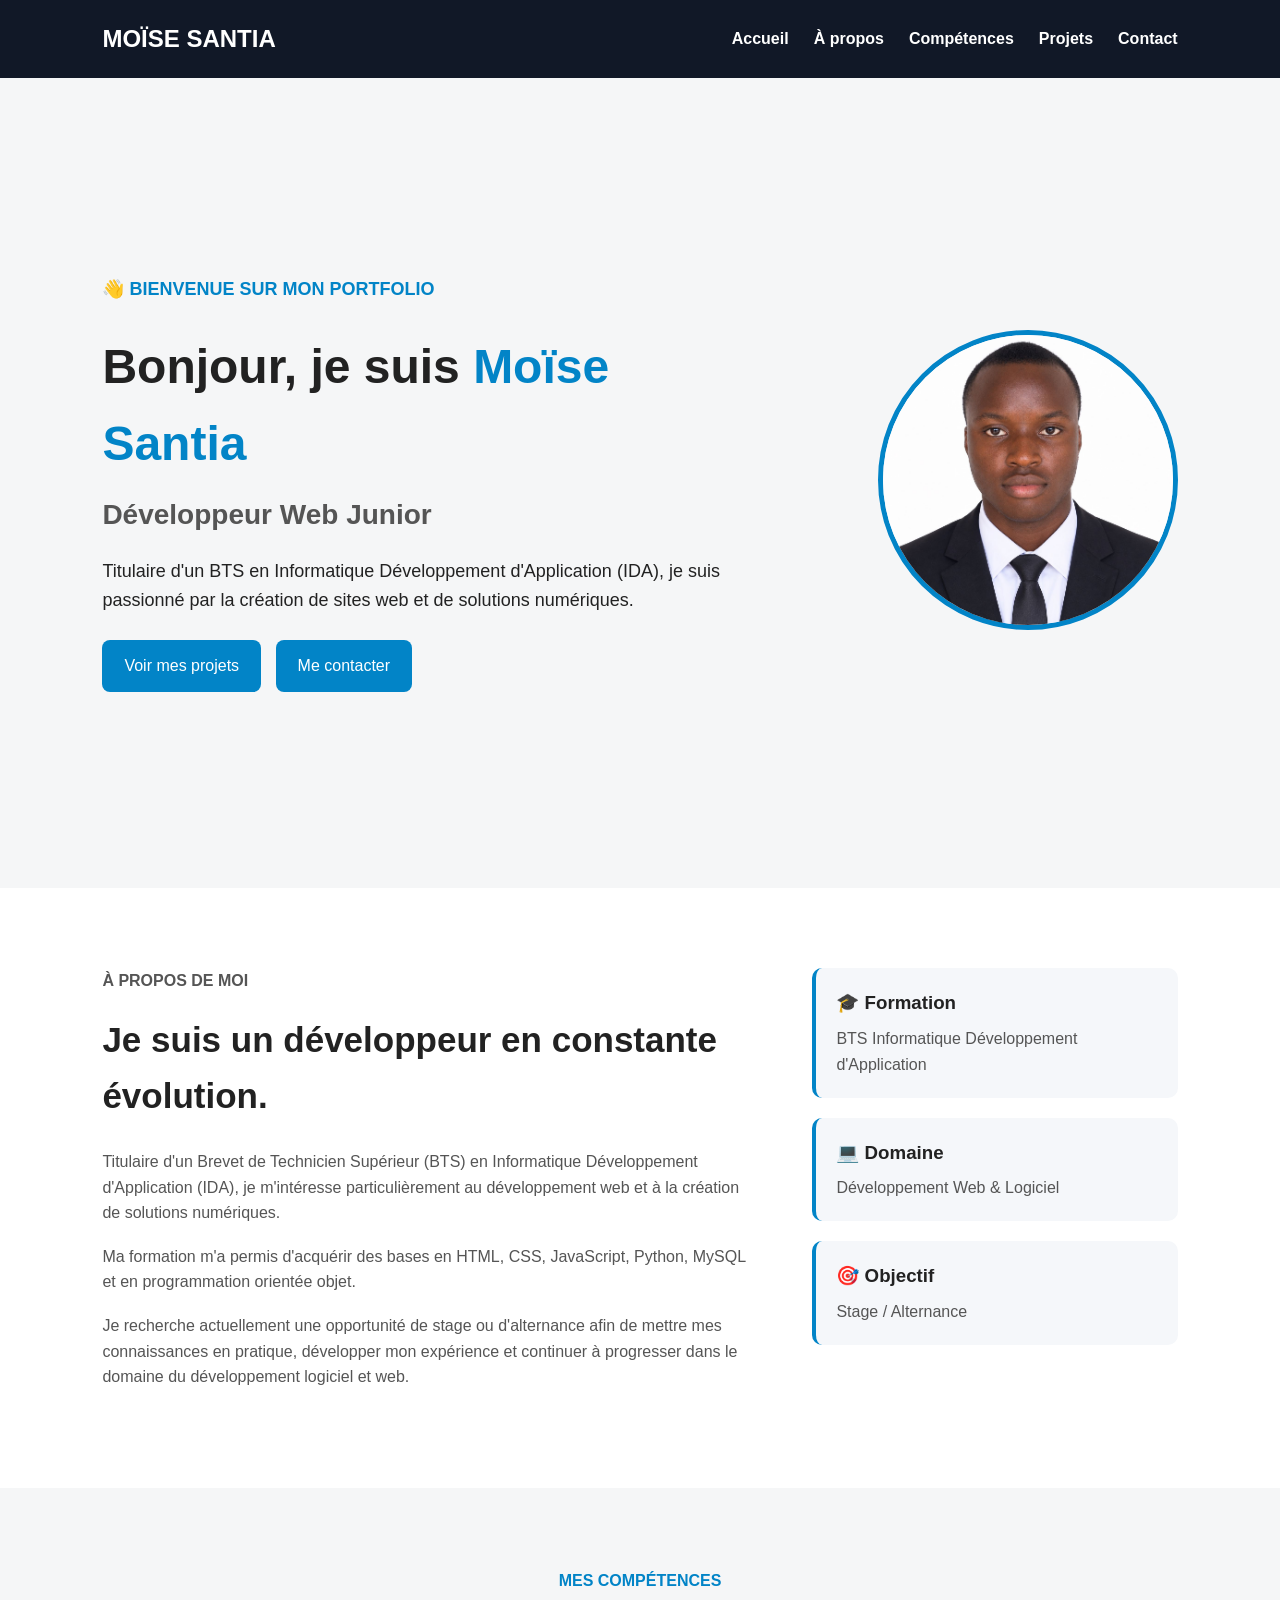
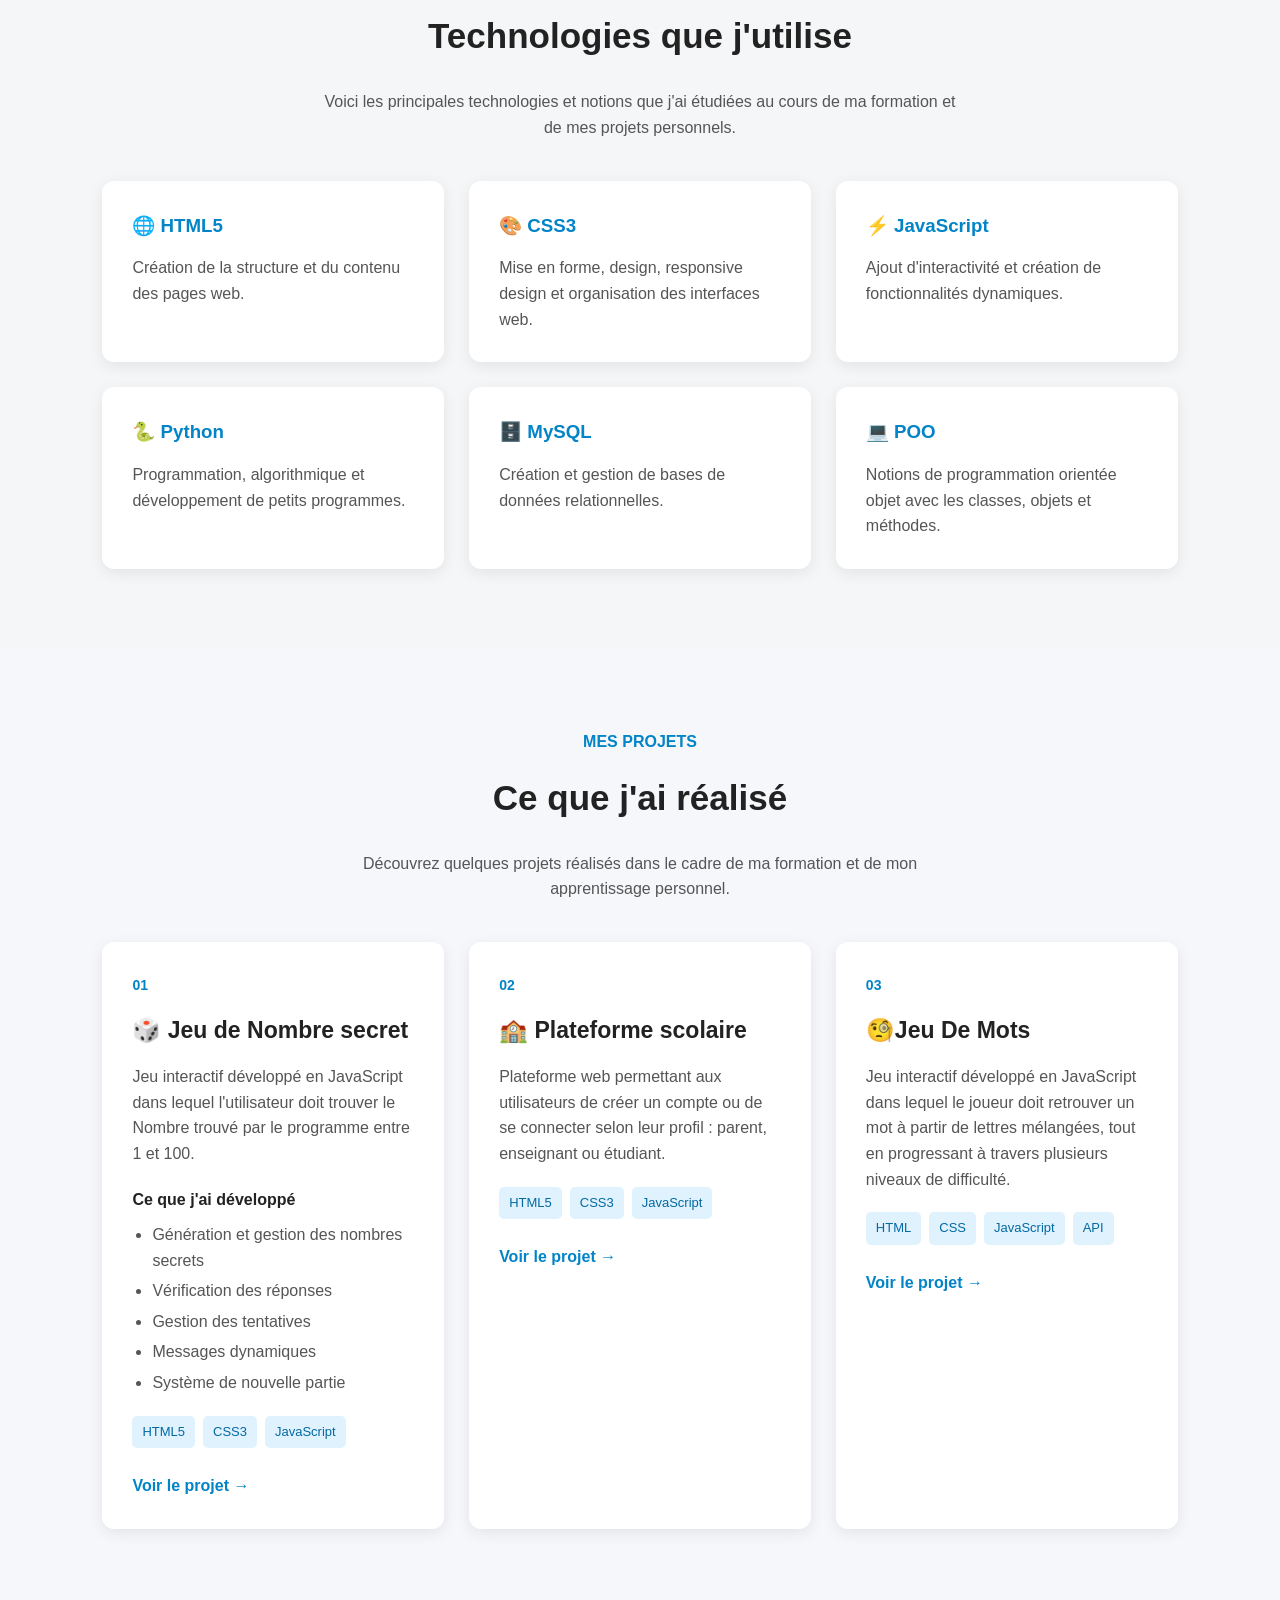
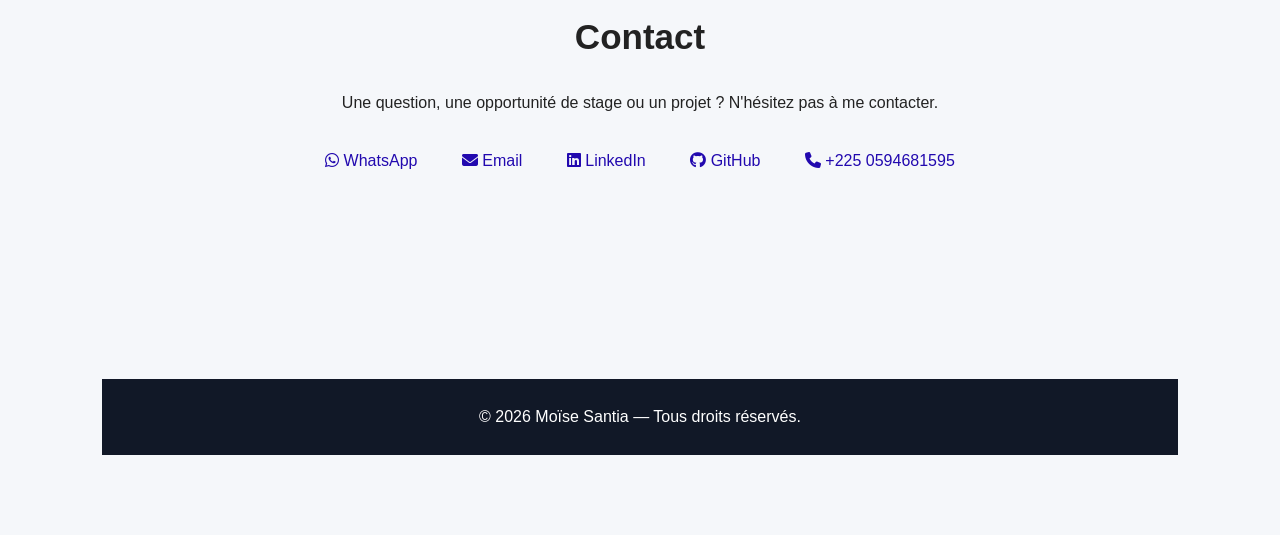
==== index.html @ d497cfb7 "ajout du portfolio" ====
<!DOCTYPE html>
<html lang="fr">

<head>
    <meta charset="UTF-8">
    <meta name="viewport" content="width=device-width, initial-scale=1.0">

    <title>Moïse Santia | Développeur Web Junior</title>

    <link rel="stylesheet" href="style.css">
    <link rel="stylesheet" href="https://cdnjs.cloudflare.com/ajax/libs/font-awesome/6.5.2/css/all.min.css">
</head>

<body>

    <!-- En-tête -->
    <header>
        <nav>
            <h2>MOÏSE SANTIA</h2>

            <ul>
                <li><a href="#accueil">Accueil</a></li>
                <li><a href="#apropos">À propos</a></li>
                <li><a href="#competences">Compétences</a></li>
                <li><a href="#projets">Projets</a></li>
                <li><a href="#contact">Contact</a></li>
            </ul>
        </nav>
    </header>


       

    <section id="accueil">

    <div class="accueil-texte">

        <p class="petit-titre">
            👋 BIENVENUE SUR MON PORTFOLIO
        </p>

        <h1>
            Bonjour, je suis <span>Moïse Santia</span>
        </h1>

        <h2>
            Développeur Web Junior
        </h2>

        <p>
            Titulaire d'un BTS en Informatique Développement
            d'Application (IDA), je suis passionné par la création
            de sites web et de solutions numériques.
        </p>

        <div class="boutons">

            <a href="#projets">
                Voir mes projets
            </a>

            <a href="#contact">
                Me contacter
            </a>

        </div>

    </div>


    <div class="accueil-photo">

        <img src="image/profil.jpg" alt="Photo de Moïse Santia">

    </div>

</section>


   

    <section id="apropos">

    <div class="apropos-contenu">

        <div class="apropos-texte">

            <p class="petit-titre">À PROPOS DE MOI</p>

            <h2>
                Je suis un développeur en constante évolution.
            </h2>

            <p>
                Titulaire d'un Brevet de Technicien Supérieur (BTS)
                en Informatique Développement d'Application (IDA),
                je m'intéresse particulièrement au développement web
                et à la création de solutions numériques.
            </p>

            <p>
                Ma formation m'a permis d'acquérir des bases en
                HTML, CSS, JavaScript, Python, MySQL et en
                programmation orientée objet.
            </p>

            <p>
                Je recherche actuellement une opportunité de stage
                ou d'alternance afin de mettre mes connaissances
                en pratique, développer mon expérience et continuer
                à progresser dans le domaine du développement logiciel
                et web.
            </p>

        </div>


        <div class="apropos-infos">

            <div class="info">
                <h3>🎓 Formation</h3>
                <p>BTS Informatique Développement d'Application</p>
            </div>

            <div class="info">
                <h3>💻 Domaine</h3>
                <p>Développement Web & Logiciel</p>
            </div>

            <div class="info">
                <h3>🎯 Objectif</h3>
                <p>Stage / Alternance</p>
            </div>

        </div>

    </div>

  </section>

 <section id="competences">

    <p class="petit-titre">MES COMPÉTENCES</p>

    <h2>Technologies que j'utilise</h2>

    <p class="competences-intro">
        Voici les principales technologies et notions que j'ai
        étudiées au cours de ma formation et de mes projets personnels.
    </p>

    <div class="competences-container">

        <div class="competence-card">
            <h3>🌐 HTML5</h3>
            <p>
                Création de la structure et du contenu
                des pages web.
            </p>
        </div>

        <div class="competence-card">
            <h3>🎨 CSS3</h3>
            <p>
                Mise en forme, design, responsive design
                et organisation des interfaces web.
            </p>
        </div>

        <div class="competence-card">
            <h3>⚡ JavaScript</h3>
            <p>
                Ajout d'interactivité et création
                de fonctionnalités dynamiques.
            </p>
        </div>

        <div class="competence-card">
            <h3>🐍 Python</h3>
            <p>
                Programmation, algorithmique et
                développement de petits programmes.
            </p>
        </div>

        <div class="competence-card">
            <h3>🗄️ MySQL</h3>
            <p>
                Création et gestion de bases de données
                relationnelles.
            </p>
        </div>

        <div class="competence-card">
            <h3>💻 POO</h3>
            <p>
                Notions de programmation orientée objet
                avec les classes, objets et méthodes.
            </p>
        </div>

    </div>

  </section>


   

    <section id="projets">

    <p class="petit-titre">MES PROJETS</p>

    <h2>Ce que j'ai réalisé</h2>

    <p class="projets-intro">
        Découvrez quelques projets réalisés dans le cadre de ma
        formation et de mon apprentissage personnel.
    </p>


    <div class="projets-container">



        <!-- PROJET 1 -->
<div class="projet-card">

    <div class="projet-contenu">

        <span class="projet-numero">01</span>

        <h3>🎲 Jeu de Nombre secret</h3>

        <p>
            Jeu interactif développé en JavaScript dans lequel
            l'utilisateur doit trouver le  Nombre trouvé par le programme entre 1 et 100.
        </p>

        <h4>Ce que j'ai développé</h4>

        <ul class="projet-fonctionnalites">
            <li>Génération et gestion des nombres secrets</li>
            <li>Vérification des réponses</li>
            <li>Gestion des tentatives</li>
            <li>Messages dynamiques</li>
            <li>Système de nouvelle partie</li>
        </ul>

        <div class="technologies">
            <span>HTML5</span>
            <span>CSS3</span>
            <span>JavaScript</span>
        </div>

        <a href="projet/nombre_secret/index.html" class="projet-lien">
            Voir le projet →
        </a>

    </div>

</div>
        <!-- PROJET 2 -->

        <div class="projet-card">

            <div class="projet-contenu">

                <span class="projet-numero">02</span>

                <h3>🏫 Plateforme scolaire</h3>

                <p>
                    Plateforme web permettant aux utilisateurs de
                    créer un compte ou de se connecter selon leur profil :
                    parent, enseignant ou étudiant.
                </p>

                <div class="technologies">
                    <span>HTML5</span>
                    <span>CSS3</span>
                    <span>JavaScript</span>
                </div>

                <a href="projet/plateforme%20scolaire/index.html" class="projet-lien">
                    Voir le projet →
                </a>

            </div>

        </div>


        <!-- PROJET 3 -->

        <div class="projet-card">

            <div class="projet-contenu">

                <span class="projet-numero">03</span>

                <h3>🧐Jeu De Mots </h3>

                <p>
                    Jeu interactif développé en JavaScript dans lequel le joueur doit retrouver un mot à partir de lettres mélangées, tout en progressant à travers plusieurs niveaux de difficulté.
            
                </p>

                <div class="technologies">
                    <span>HTML</span>
                    <span>CSS</span>
                    <span>JavaScript</span>
                    <span>API</span>
                </div>

                <a href="projet/jeu_de_mots/index.html" class="projet-lien">
                    Voir le projet →
                </a>

            </div>

        </div>

    </div>




    <!-- Contact -->

    <section id="contact">

            <h2>Contact</h2>

            <p>
                Une question, une opportunité de stage ou un projet ?
                N'hésitez pas à me contacter.
            </p>

            <div class="contact-infos">
                  
                    <a href="https://wa.me/2250594681595" target="_blank">
                        <i class="fa-brands fa-whatsapp"></i> WhatsApp
                    </a>
                
                    
                    <a href="mailto:moisesantia80@gmail.com">
                        <i class="fa-solid fa-envelope"></i> Email

                    </a>
            
                
                    
                    <a href="https://www.linkedin.com/in/santia-yao-bernabe-moise-kouassi-8658a2433" target="_blank">
                      <i class="fa-brands fa-linkedin"></i> LinkedIn
                   </a>
                

                
                    
                    <a href="https://github.com/moisesantia80-dev" target="_blank">
                       <i class="fa-brands fa-github"></i> GitHub

                    </a>
                     
                    <a href="tel:+2250594681595">
                       <i class="fa-solid fa-phone"></i>
                        +225 0594681595
                    </a>
                    
                   

            </div>
    </section>


    


    <!-- Pied de page -->
    <footer>

        <p>
            © 2026 Moïse Santia — Tous droits réservés.
        </p>

    </footer>


    <script src="script.js"></script>

</body>

</html>
---- style.css ----
/* =========================
   STYLE GÉNÉRAL
========================= */

* {
    margin: 0;
    padding: 0;
    box-sizing: border-box;
}

html {
    scroll-behavior: smooth;
}

body {
    font-family: Arial, sans-serif;
    line-height: 1.6;
    background-color: #f5f6f7;
    color: #222; 
}


/* =========================
   MENU
========================= */

header {
    background-color: #111827;
    padding: 20px 8%;
    position: sticky;
    top: 0;
    z-index: 1000;
}

nav {
    display: flex;
    justify-content: space-between;
    align-items: center;
}

nav h2 {
    color: white;
}

nav ul {
    display: flex;
    list-style: none;
    gap: 25px;
}

nav a {
    color: white;
    text-decoration: none;
    font-weight: bold;
}

nav a:hover {
    color: #38bdf8;
}


/* =========================
   SECTIONS
========================= */

section {
    padding: 80px 8%;
    min-height: 50vh;
}




/* =========================
   TITRES
========================= */

section h2 {
    font-size: 35px;
    margin-bottom: 25px;
}




/* =========================
   PROJETS
========================= */

#projets {
    background-color: #f5f7fa;
    text-align: center;
}

.projets-intro {
    max-width: 650px;
    margin: 0 auto 40px;
    color: #555;
}

.projets-container {
    display: grid;
    grid-template-columns: repeat(3, 1fr);
    gap: 25px;
    text-align: left;
}

.projet-card {
    background-color: white;
    border-radius: 12px;
    padding: 30px;
    box-shadow: 0 4px 15px rgba(0, 0, 0, 0.08);
    transition: 0.3s;
}

.projet-card:hover {
    transform: translateY(-8px);
}

.projet-numero {
    font-size: 14px;
    font-weight: bold;
    color: #0284c7;
}

.projet-card h3 {
    font-size: 23px;
    margin: 15px 0;
}

.projet-card p {
    color: #555;
    margin-bottom: 20px;
}

.technologies {
    display: flex;
    flex-wrap: wrap;
    gap: 8px;
    margin-bottom: 25px;
}

.technologies span {
    background-color: #e0f2fe;
    color: #0369a1;
    padding: 6px 10px;
    border-radius: 5px;
    font-size: 13px;
}

.projet-lien {
    color: #0284c7;
    text-decoration: none;
    font-weight: bold;
}

.projet-lien:hover {
    text-decoration: underline;
}


/* MOBILE */

@media (max-width: 768px) {

    .projets-container {
        grid-template-columns: 1fr;
    }

}


/* =========================
   CONTACT
========================= */

#contact {
    text-align: center;
}

#contact a {
    display: inline-block;
    margin-top: 20px;
    /* background-color: hsl(192, 91%, 66%); */
    color: rgb(34, 9, 175);
    padding: 12px 20px;
    border-radius: 8px;
    text-decoration: none;
}


/* =========================
   FOOTER
========================= */

footer {
    background-color: #111827;
    color: white;
    text-align: center;
    padding: 25px;
}


/* =========================
   RESPONSIVE
========================= */

@media (max-width: 768px) {

    nav {
        flex-direction: column;
        gap: 15px;
    }

    nav ul {
        flex-wrap: wrap;
        justify-content: center;
    }

    #accueil h1 {
        font-size: 35px;
    }

    #accueil h2 {
        font-size: 24px;
    }

}


/* =========================
    ACCUEIL
========================= */

#accueil {
    min-height: 90vh;
    display: flex;
    justify-content: space-between;
    align-items: center;
    gap: 50px;
}

.accueil-texte {
    max-width: 650px;
}

.petit-titre {
    color: #0284c7;
    font-weight: bold;
    margin-bottom: 15px;
}

.accueil-texte h1 {
    font-size: 48px;
    margin-bottom: 10px;
}

.accueil-texte h1 span {
    color: #0284c7;
}

.accueil-texte h2 {
    color: #555;
    font-size: 28px;
    margin-bottom: 20px;
}

.accueil-texte p {
    font-size: 18px;
    margin-bottom: 25px;
}

.boutons a {
    display: inline-block;
    background-color: #0284c7;
    color: white;
    text-decoration: none;
    padding: 13px 22px;
    margin-right: 10px;
    border-radius: 8px;
    transition: 0.3s;
}

.boutons a:hover {
    background-color: #0369a1;
    transform: translateY(-3px);
}


/* PHOTO */

.accueil-photo img {
    width: 300px;
    height: 300px;
    object-fit: cover;
    border-radius: 50%;
    border: 5px solid #0284c7;
}




/* =========================
   À PROPOS
========================= */

#apropos {
    background-color: white;
}

.apropos-contenu {
    display: flex;
    justify-content: space-between;
    align-items: flex-start;
    gap: 60px;
}

.apropos-texte {
    max-width: 650px;
}

.apropos-texte h2 {
    font-size: 35px;
    margin-bottom: 25px;
}

.apropos-texte p {
    margin-bottom: 18px;
    color: #555;
}

.apropos-infos {
    display: flex;
    flex-direction: column;
    gap: 20px;
    min-width: 280px;
}

.info {
    background-color: #f5f7fa;
    padding: 20px;
    border-radius: 10px;
    border-left: 4px solid #0284c7;
}

.info h3 {
    margin-bottom: 8px;
}

.info p {
    color: #555;
}


/* MOBILE */

@media (max-width: 768px) {

    .apropos-contenu {
        flex-direction: column;
    }

    .apropos-texte h2 {
        font-size: 28px;
    }

    .apropos-infos {
        width: 100%;
    }

}

/* =========================
   COMPÉTENCES
========================= */

#competences {
    text-align: center;
}

.competences-intro {
    max-width: 650px;
    margin: 0 auto 40px;
    color: #555;
}

.competences-container {
    display: grid;
    grid-template-columns: repeat(3, 1fr);
    gap: 25px;
}

.competence-card {
    background-color: white;
    padding: 30px;
    border-radius: 12px;
    text-align: left;
    box-shadow: 0 4px 15px rgba(0, 0, 0, 0.08);

    transition: 0.3s;
}

.competence-card:hover {
    transform: translateY(-8px);
}

.competence-card h3 {
    margin-bottom: 15px;
    color: #0284c7;
}

.competence-card p {
    color: #555;
}


/* MOBILE */

@media (max-width: 768px) {

    .competences-container {
        grid-template-columns: 1fr;
    }

}

/* FONCTIONNALITÉS DU PROJET */

.projet-card h4 {
    margin-bottom: 10px;
}

.projet-fonctionnalites {
    margin-left: 20px;
    margin-bottom: 20px;
    color: #555;
}

.projet-fonctionnalites li {
    margin-bottom: 5px;
}
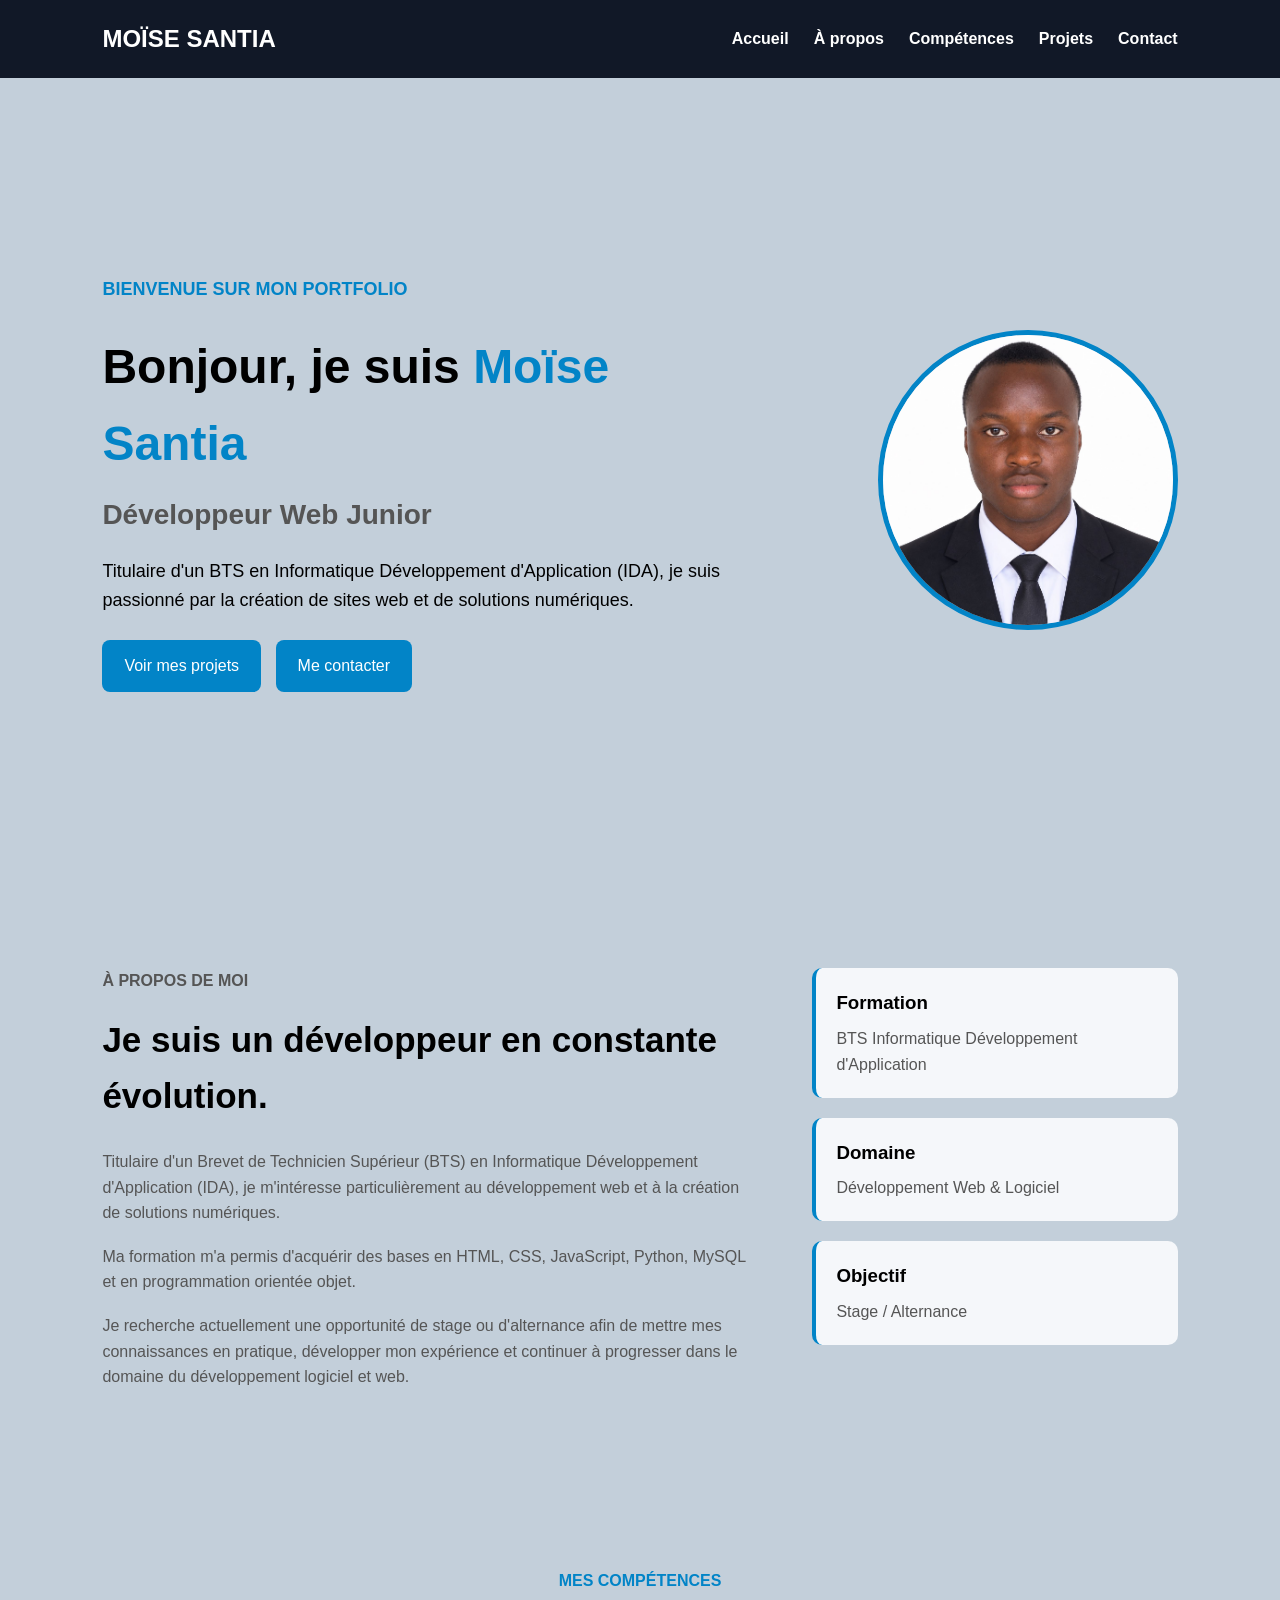
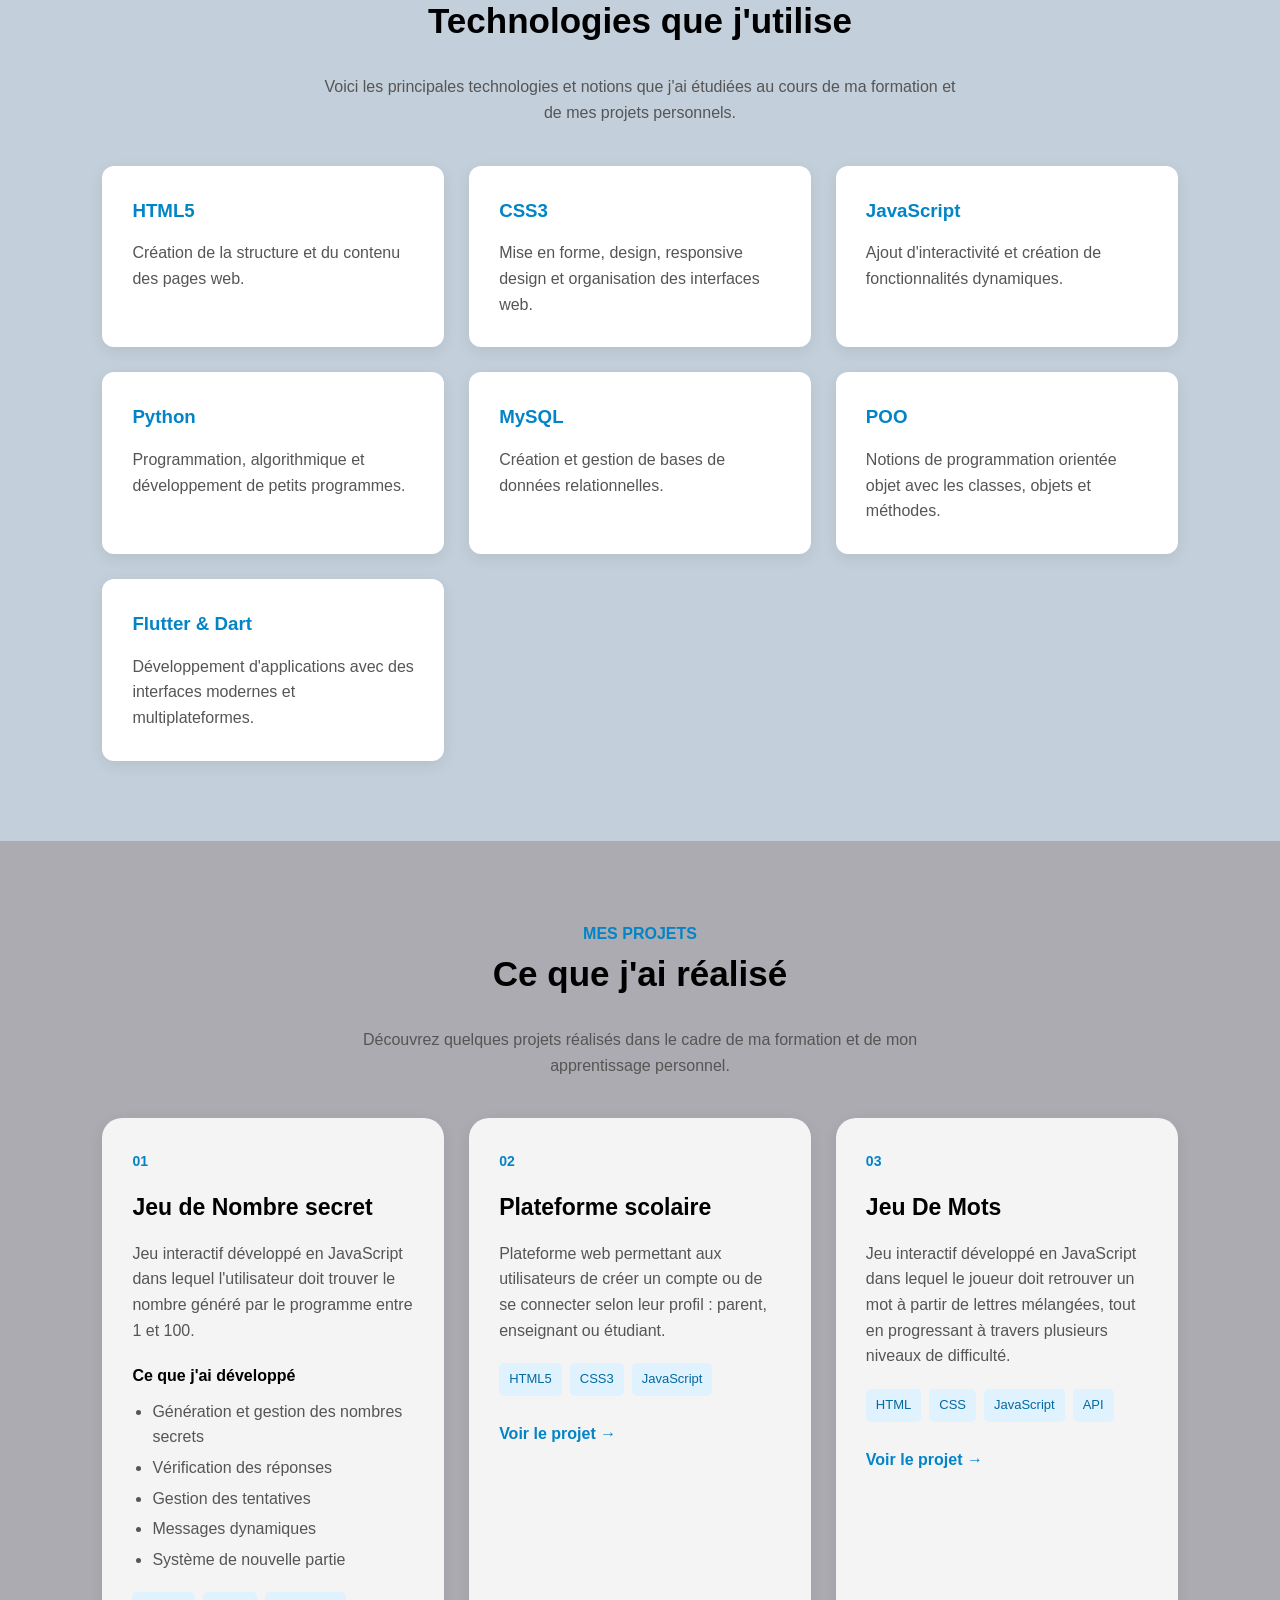
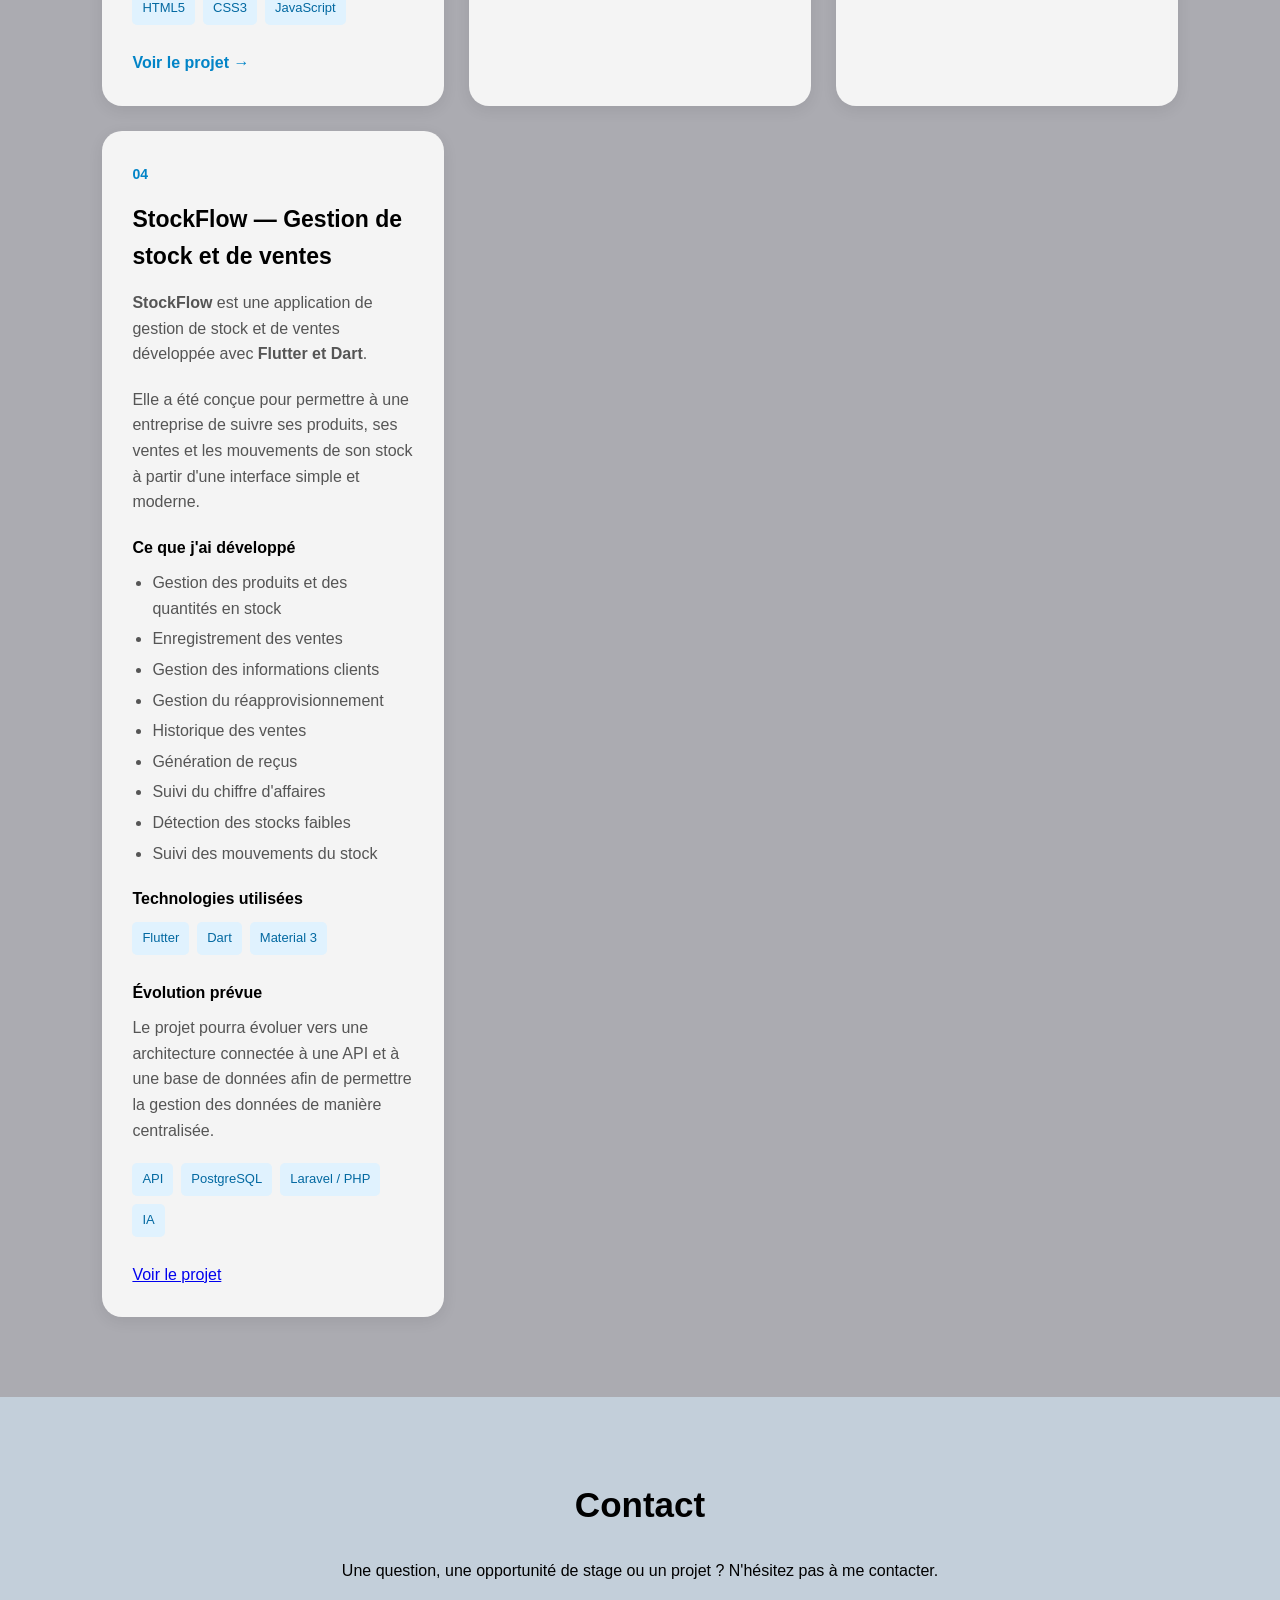
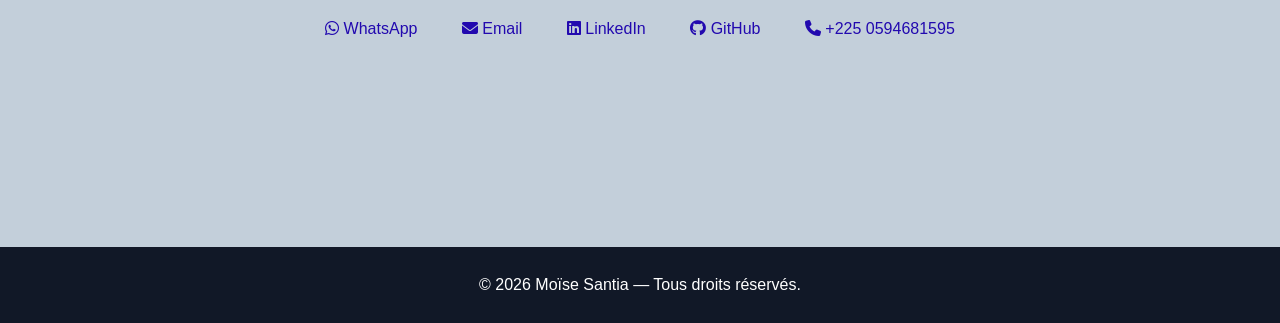
==== commit a84ba8fc: "Mise à jour du portfolio et ajout de StockFlow" ====
--- a/index.html
+++ b/index.html
@@ -1,3 +1,4 @@
+
 <!DOCTYPE html>
 <html lang="fr">
 
@@ -29,354 +30,448 @@
     </header>
 
 
-       
-
+    <!-- ACCUEIL -->
     <section id="accueil">
 
-    <div class="accueil-texte">
-
-        <p class="petit-titre">
-            👋 BIENVENUE SUR MON PORTFOLIO
+        <div class="accueil-texte">
+
+            <p class="petit-titre">
+                 BIENVENUE SUR MON PORTFOLIO
+            </p>
+
+            <h1>
+                Bonjour, je suis <span>Moïse Santia</span>
+            </h1>
+
+            <h2>
+                Développeur Web Junior
+            </h2>
+
+            <p>
+                Titulaire d'un BTS en Informatique Développement
+                d'Application (IDA), je suis passionné par la création
+                de sites web et de solutions numériques.
+            </p>
+
+            <div class="boutons">
+
+                <a href="#projets">
+                    Voir mes projets
+                </a>
+
+                <a href="#contact">
+                    Me contacter
+                </a>
+
+            </div>
+
+        </div>
+
+
+        <div class="accueil-photo">
+
+            <img src="image/profil.jpg" alt="Photo de Moïse Santia">
+
+        </div>
+
+    </section>
+
+
+    <!-- À PROPOS -->
+    <section id="apropos">
+
+        <div class="apropos-contenu">
+
+            <div class="apropos-texte">
+
+                <p class="petit-titre">À PROPOS DE MOI</p>
+
+                <h2>
+                    Je suis un développeur en constante évolution.
+                </h2>
+
+                <p>
+                    Titulaire d'un Brevet de Technicien Supérieur (BTS)
+                    en Informatique Développement d'Application (IDA),
+                    je m'intéresse particulièrement au développement web
+                    et à la création de solutions numériques.
+                </p>
+
+                <p>
+                    Ma formation m'a permis d'acquérir des bases en
+                    HTML, CSS, JavaScript, Python, MySQL et en
+                    programmation orientée objet.
+                </p>
+
+                <p>
+                    Je recherche actuellement une opportunité de stage
+                    ou d'alternance afin de mettre mes connaissances
+                    en pratique, développer mon expérience et continuer
+                    à progresser dans le domaine du développement logiciel
+                    et web.
+                </p>
+
+            </div>
+
+
+            <div class="apropos-infos">
+
+                <div class="info">
+                    <h3> Formation</h3>
+                    <p>BTS Informatique Développement d'Application</p>
+                </div>
+
+                <div class="info">
+                    <h3>Domaine</h3>
+                    <p>Développement Web & Logiciel</p>
+                </div>
+
+                <div class="info">
+                    <h3>Objectif</h3>
+                    <p>Stage / Alternance</p>
+                </div>
+
+            </div>
+
+        </div>
+
+    </section>
+
+
+    <!-- COMPÉTENCES -->
+    <section id="competences">
+
+        <p class="petit-titre">MES COMPÉTENCES</p>
+
+        <h2>Technologies que j'utilise</h2>
+
+        <p class="competences-intro">
+            Voici les principales technologies et notions que j'ai
+            étudiées au cours de ma formation et de mes projets personnels.
         </p>
 
-        <h1>
-            Bonjour, je suis <span>Moïse Santia</span>
-        </h1>
-
-        <h2>
-            Développeur Web Junior
-        </h2>
+        <div class="competences-container">
+
+            <div class="competence-card">
+                <h3> HTML5</h3>
+                <p>
+                    Création de la structure et du contenu
+                    des pages web.
+                </p>
+            </div>
+
+            <div class="competence-card">
+                <h3> CSS3</h3>
+                <p>
+                    Mise en forme, design, responsive design
+                    et organisation des interfaces web.
+                </p>
+            </div>
+
+            <div class="competence-card">
+                <h3> JavaScript</h3>
+                <p>
+                    Ajout d'interactivité et création
+                    de fonctionnalités dynamiques.
+                </p>
+            </div>
+
+            <div class="competence-card">
+                <h3>Python</h3>
+                <p>
+                    Programmation, algorithmique et
+                    développement de petits programmes.
+                </p>
+            </div>
+
+            <div class="competence-card">
+                <h3> MySQL</h3>
+                <p>
+                    Création et gestion de bases de données
+                    relationnelles.
+                </p>
+            </div>
+
+            <div class="competence-card">
+                <h3> POO</h3>
+                <p>
+                    Notions de programmation orientée objet
+                    avec les classes, objets et méthodes.
+                </p>
+            </div>
+
+            <div class="competence-card">
+                <h3> Flutter & Dart</h3>
+                <p>
+                    Développement d'applications avec des
+                    interfaces modernes et multiplateformes.
+                </p>
+            </div>
+
+        </div>
+
+    </section>
+
+
+    <!-- PROJETS -->
+    <section id="projets">
+
+        <p class="petit-titre">MES PROJETS</p>
+
+        <h2>Ce que j'ai réalisé</h2>
+
+        <p class="projets-intro">
+            Découvrez quelques projets réalisés dans le cadre de ma
+            formation et de mon apprentissage personnel.
+        </p>
+
+
+        <div class="projets-container">
+
+
+            <!-- PROJET 1 -->
+            <div class="projet-card">
+
+                <div class="projet-contenu">
+
+                    <span class="projet-numero">01</span>
+
+                    <h3> Jeu de Nombre secret</h3>
+
+                    <p>
+                        Jeu interactif développé en JavaScript dans lequel
+                        l'utilisateur doit trouver le nombre généré par
+                        le programme entre 1 et 100.
+                    </p>
+
+                    <h4>Ce que j'ai développé</h4>
+
+                    <ul class="projet-fonctionnalites">
+                        <li>Génération et gestion des nombres secrets</li>
+                        <li>Vérification des réponses</li>
+                        <li>Gestion des tentatives</li>
+                        <li>Messages dynamiques</li>
+                        <li>Système de nouvelle partie</li>
+                    </ul>
+
+                    <div class="technologies">
+                        <span>HTML5</span>
+                        <span>CSS3</span>
+                        <span>JavaScript</span>
+                    </div>
+
+                    <a href="projet/nombre_secret/index.html" class="projet-lien">
+                        Voir le projet →
+                    </a>
+
+                </div>
+
+            </div>
+
+
+            <!-- PROJET 2 -->
+            <div class="projet-card">
+
+                <div class="projet-contenu">
+
+                    <span class="projet-numero">02</span>
+
+                    <h3> Plateforme scolaire</h3>
+
+                    <p>
+                        Plateforme web permettant aux utilisateurs de
+                        créer un compte ou de se connecter selon leur profil :
+                        parent, enseignant ou étudiant.
+                    </p>
+
+                    <div class="technologies">
+                        <span>HTML5</span>
+                        <span>CSS3</span>
+                        <span>JavaScript</span>
+                    </div>
+
+                    <a href="projet/plateforme%20scolaire/index.html" class="projet-lien">
+                        Voir le projet →
+                    </a>
+
+                </div>
+
+            </div>
+
+
+            <!-- PROJET 3 -->
+            <div class="projet-card">
+
+                <div class="projet-contenu">
+
+                    <span class="projet-numero">03</span>
+
+                    <h3> Jeu De Mots</h3>
+
+                    <p>
+                        Jeu interactif développé en JavaScript dans lequel
+                        le joueur doit retrouver un mot à partir de lettres
+                        mélangées, tout en progressant à travers plusieurs
+                        niveaux de difficulté.
+                    </p>
+
+                    <div class="technologies">
+                        <span>HTML</span>
+                        <span>CSS</span>
+                        <span>JavaScript</span>
+                        <span>API</span>
+                    </div>
+
+                    <a href="projet/jeu_de_mots/index.html" class="projet-lien">
+                        Voir le projet →
+                    </a>
+
+                </div>
+
+            </div>
+
+
+            <!-- PROJET 4 : STOCKFLOW -->
+            <div class="projet-card">
+
+                <div class="projet-contenu">
+
+                    <span class="projet-numero">04</span>
+
+                    <h3> StockFlow — Gestion de stock et de ventes</h3>
+
+                    <p>
+                        <strong>StockFlow</strong> est une application de
+                        gestion de stock et de ventes développée avec
+                        <strong>Flutter et Dart</strong>.
+                    </p>
+
+                    <p>
+                        Elle a été conçue pour permettre à une entreprise
+                        de suivre ses produits, ses ventes et les mouvements
+                        de son stock à partir d'une interface simple et moderne.
+                    </p>
+
+
+                    <h4>Ce que j'ai développé</h4>
+
+                    <ul class="projet-fonctionnalites">
+
+                        <li>Gestion des produits et des quantités en stock</li>
+
+                        <li>Enregistrement des ventes</li>
+
+                        <li>Gestion des informations clients</li>
+
+                        <li>Gestion du réapprovisionnement</li>
+
+                        <li>Historique des ventes</li>
+
+                        <li>Génération de reçus</li>
+
+                        <li>Suivi du chiffre d'affaires</li>
+
+                        <li>Détection des stocks faibles</li>
+
+                        <li>Suivi des mouvements du stock</li>
+
+                    </ul>
+
+
+                    <h4>Technologies utilisées</h4>
+
+                    <div class="technologies">
+
+                        <span>Flutter</span>
+                        <span>Dart</span>
+                        <span>Material 3</span>
+
+                    </div>
+
+
+                    <h4>Évolution prévue</h4>
+
+                    <p>
+                        Le projet pourra évoluer vers une architecture
+                        connectée à une API et à une base de données afin
+                        de permettre la gestion des données de manière
+                        centralisée.
+                    </p>
+
+                    <div class="technologies">
+
+                        <span>API</span>
+                        <span>PostgreSQL</span>
+                        <span>Laravel / PHP</span>
+                        <span>IA</span>
+
+                    </div>
+
+
+                   <a href="projet/StockFlow/index.html" target="_blank" >
+                        Voir le projet
+                    </a>
+
+                </div>
+
+            </div>
+
+
+        </div>
+
+    </section>
+
+
+    <!-- CONTACT -->
+    <section id="contact">
+
+        <h2>Contact</h2>
 
         <p>
-            Titulaire d'un BTS en Informatique Développement
-            d'Application (IDA), je suis passionné par la création
-            de sites web et de solutions numériques.
+            Une question, une opportunité de stage ou un projet ?
+            N'hésitez pas à me contacter.
         </p>
 
-        <div class="boutons">
-
-            <a href="#projets">
-                Voir mes projets
+        <div class="contact-infos">
+
+            <a href="https://wa.me/2250594681595" target="_blank">
+                <i class="fa-brands fa-whatsapp"></i> WhatsApp
             </a>
 
-            <a href="#contact">
-                Me contacter
+
+            <a href="mailto:moisesantia80@gmail.com">
+                <i class="fa-solid fa-envelope"></i> Email
             </a>
 
-        </div>
-
-    </div>
-
-
-    <div class="accueil-photo">
-
-        <img src="image/profil.jpg" alt="Photo de Moïse Santia">
-
-    </div>
-
-</section>
-
-
-   
-
-    <section id="apropos">
-
-    <div class="apropos-contenu">
-
-        <div class="apropos-texte">
-
-            <p class="petit-titre">À PROPOS DE MOI</p>
-
-            <h2>
-                Je suis un développeur en constante évolution.
-            </h2>
-
-            <p>
-                Titulaire d'un Brevet de Technicien Supérieur (BTS)
-                en Informatique Développement d'Application (IDA),
-                je m'intéresse particulièrement au développement web
-                et à la création de solutions numériques.
-            </p>
-
-            <p>
-                Ma formation m'a permis d'acquérir des bases en
-                HTML, CSS, JavaScript, Python, MySQL et en
-                programmation orientée objet.
-            </p>
-
-            <p>
-                Je recherche actuellement une opportunité de stage
-                ou d'alternance afin de mettre mes connaissances
-                en pratique, développer mon expérience et continuer
-                à progresser dans le domaine du développement logiciel
-                et web.
-            </p>
-
-        </div>
-
-
-        <div class="apropos-infos">
-
-            <div class="info">
-                <h3>🎓 Formation</h3>
-                <p>BTS Informatique Développement d'Application</p>
-            </div>
-
-            <div class="info">
-                <h3>💻 Domaine</h3>
-                <p>Développement Web & Logiciel</p>
-            </div>
-
-            <div class="info">
-                <h3>🎯 Objectif</h3>
-                <p>Stage / Alternance</p>
-            </div>
-
-        </div>
-
-    </div>
-
-  </section>
-
- <section id="competences">
-
-    <p class="petit-titre">MES COMPÉTENCES</p>
-
-    <h2>Technologies que j'utilise</h2>
-
-    <p class="competences-intro">
-        Voici les principales technologies et notions que j'ai
-        étudiées au cours de ma formation et de mes projets personnels.
-    </p>
-
-    <div class="competences-container">
-
-        <div class="competence-card">
-            <h3>🌐 HTML5</h3>
-            <p>
-                Création de la structure et du contenu
-                des pages web.
-            </p>
-        </div>
-
-        <div class="competence-card">
-            <h3>🎨 CSS3</h3>
-            <p>
-                Mise en forme, design, responsive design
-                et organisation des interfaces web.
-            </p>
-        </div>
-
-        <div class="competence-card">
-            <h3>⚡ JavaScript</h3>
-            <p>
-                Ajout d'interactivité et création
-                de fonctionnalités dynamiques.
-            </p>
-        </div>
-
-        <div class="competence-card">
-            <h3>🐍 Python</h3>
-            <p>
-                Programmation, algorithmique et
-                développement de petits programmes.
-            </p>
-        </div>
-
-        <div class="competence-card">
-            <h3>🗄️ MySQL</h3>
-            <p>
-                Création et gestion de bases de données
-                relationnelles.
-            </p>
-        </div>
-
-        <div class="competence-card">
-            <h3>💻 POO</h3>
-            <p>
-                Notions de programmation orientée objet
-                avec les classes, objets et méthodes.
-            </p>
-        </div>
-
-    </div>
-
-  </section>
-
-
-   
-
-    <section id="projets">
-
-    <p class="petit-titre">MES PROJETS</p>
-
-    <h2>Ce que j'ai réalisé</h2>
-
-    <p class="projets-intro">
-        Découvrez quelques projets réalisés dans le cadre de ma
-        formation et de mon apprentissage personnel.
-    </p>
-
-
-    <div class="projets-container">
-
-
-
-        <!-- PROJET 1 -->
-<div class="projet-card">
-
-    <div class="projet-contenu">
-
-        <span class="projet-numero">01</span>
-
-        <h3>🎲 Jeu de Nombre secret</h3>
-
-        <p>
-            Jeu interactif développé en JavaScript dans lequel
-            l'utilisateur doit trouver le  Nombre trouvé par le programme entre 1 et 100.
-        </p>
-
-        <h4>Ce que j'ai développé</h4>
-
-        <ul class="projet-fonctionnalites">
-            <li>Génération et gestion des nombres secrets</li>
-            <li>Vérification des réponses</li>
-            <li>Gestion des tentatives</li>
-            <li>Messages dynamiques</li>
-            <li>Système de nouvelle partie</li>
-        </ul>
-
-        <div class="technologies">
-            <span>HTML5</span>
-            <span>CSS3</span>
-            <span>JavaScript</span>
-        </div>
-
-        <a href="projet/nombre_secret/index.html" class="projet-lien">
-            Voir le projet →
-        </a>
-
-    </div>
-
-</div>
-        <!-- PROJET 2 -->
-
-        <div class="projet-card">
-
-            <div class="projet-contenu">
-
-                <span class="projet-numero">02</span>
-
-                <h3>🏫 Plateforme scolaire</h3>
-
-                <p>
-                    Plateforme web permettant aux utilisateurs de
-                    créer un compte ou de se connecter selon leur profil :
-                    parent, enseignant ou étudiant.
-                </p>
-
-                <div class="technologies">
-                    <span>HTML5</span>
-                    <span>CSS3</span>
-                    <span>JavaScript</span>
-                </div>
-
-                <a href="projet/plateforme%20scolaire/index.html" class="projet-lien">
-                    Voir le projet →
-                </a>
-
-            </div>
-
-        </div>
-
-
-        <!-- PROJET 3 -->
-
-        <div class="projet-card">
-
-            <div class="projet-contenu">
-
-                <span class="projet-numero">03</span>
-
-                <h3>🧐Jeu De Mots </h3>
-
-                <p>
-                    Jeu interactif développé en JavaScript dans lequel le joueur doit retrouver un mot à partir de lettres mélangées, tout en progressant à travers plusieurs niveaux de difficulté.
-            
-                </p>
-
-                <div class="technologies">
-                    <span>HTML</span>
-                    <span>CSS</span>
-                    <span>JavaScript</span>
-                    <span>API</span>
-                </div>
-
-                <a href="projet/jeu_de_mots/index.html" class="projet-lien">
-                    Voir le projet →
-                </a>
-
-            </div>
-
-        </div>
-
-    </div>
-
-
-
-
-    <!-- Contact -->
-
-    <section id="contact">
-
-            <h2>Contact</h2>
-
-            <p>
-                Une question, une opportunité de stage ou un projet ?
-                N'hésitez pas à me contacter.
-            </p>
-
-            <div class="contact-infos">
-                  
-                    <a href="https://wa.me/2250594681595" target="_blank">
-                        <i class="fa-brands fa-whatsapp"></i> WhatsApp
-                    </a>
-                
-                    
-                    <a href="mailto:moisesantia80@gmail.com">
-                        <i class="fa-solid fa-envelope"></i> Email
-
-                    </a>
-            
-                
-                    
-                    <a href="https://www.linkedin.com/in/santia-yao-bernabe-moise-kouassi-8658a2433" target="_blank">
-                      <i class="fa-brands fa-linkedin"></i> LinkedIn
-                   </a>
-                
-
-                
-                    
-                    <a href="https://github.com/moisesantia80-dev" target="_blank">
-                       <i class="fa-brands fa-github"></i> GitHub
-
-                    </a>
-                     
-                    <a href="tel:+2250594681595">
-                       <i class="fa-solid fa-phone"></i>
-                        +225 0594681595
-                    </a>
-                    
-                   
-
-            </div>
+
+            <a href="https://www.linkedin.com/in/santia-yao-bernabe-moise-kouassi-8658a243"
+               target="_blank">
+
+                <i class="fa-brands fa-linkedin"></i> LinkedIn
+
+            </a>
+
+
+            <a href="https://github.com/moisesantia80-dev" target="_blank">
+
+                <i class="fa-brands fa-github"></i> GitHub
+
+            </a>
+
+
+            <a href="tel:+2250594681595">
+
+                <i class="fa-solid fa-phone"></i>
+                +225 0594681595
+
+            </a>
+
+        </div>
+
     </section>
 
 
-    
-
-
-    <!-- Pied de page -->
+    <!-- PIED DE PAGE -->
     <footer>
 
         <p>
@@ -390,4 +485,5 @@
 
 </body>
 
-</html>+</html>
+
--- a/style.css
+++ b/style.css
@@ -17,8 +17,8 @@
 body {
     font-family: Arial, sans-serif;
     line-height: 1.6;
-    background-color: #f5f6f7;
-    color: #222; 
+    background-color: #c3cfda;
+   
 }
 
 
@@ -90,8 +90,8 @@
 ========================= */
 
 #projets {
-    background-color: #f5f7fa;
-    text-align: center;
+     background-color: #ababb1; 
+    text-align:center;
 }
 
 .projets-intro {
@@ -108,8 +108,8 @@
 }
 
 .projet-card {
-    background-color: white;
-    border-radius: 12px;
+    background-color: rgb(244, 244, 244);
+    border-radius: 20px;
     padding: 30px;
     box-shadow: 0 4px 15px rgba(0, 0, 0, 0.08);
     transition: 0.3s;
@@ -248,9 +248,11 @@
 
 .petit-titre {
     color: #0284c7;
-    font-weight: bold;
-    margin-bottom: 15px;
-}
+    font-weight:bold;
+    margin-bottom: 0;
+    
+}
+
 
 .accueil-texte h1 {
     font-size: 48px;
@@ -270,6 +272,7 @@
 .accueil-texte p {
     font-size: 18px;
     margin-bottom: 25px;
+    
 }
 
 .boutons a {
@@ -306,9 +309,9 @@
    À PROPOS
 ========================= */
 
-#apropos {
+/* #apropos {
     background-color: white;
-}
+} */
 
 .apropos-contenu {
     display: flex;
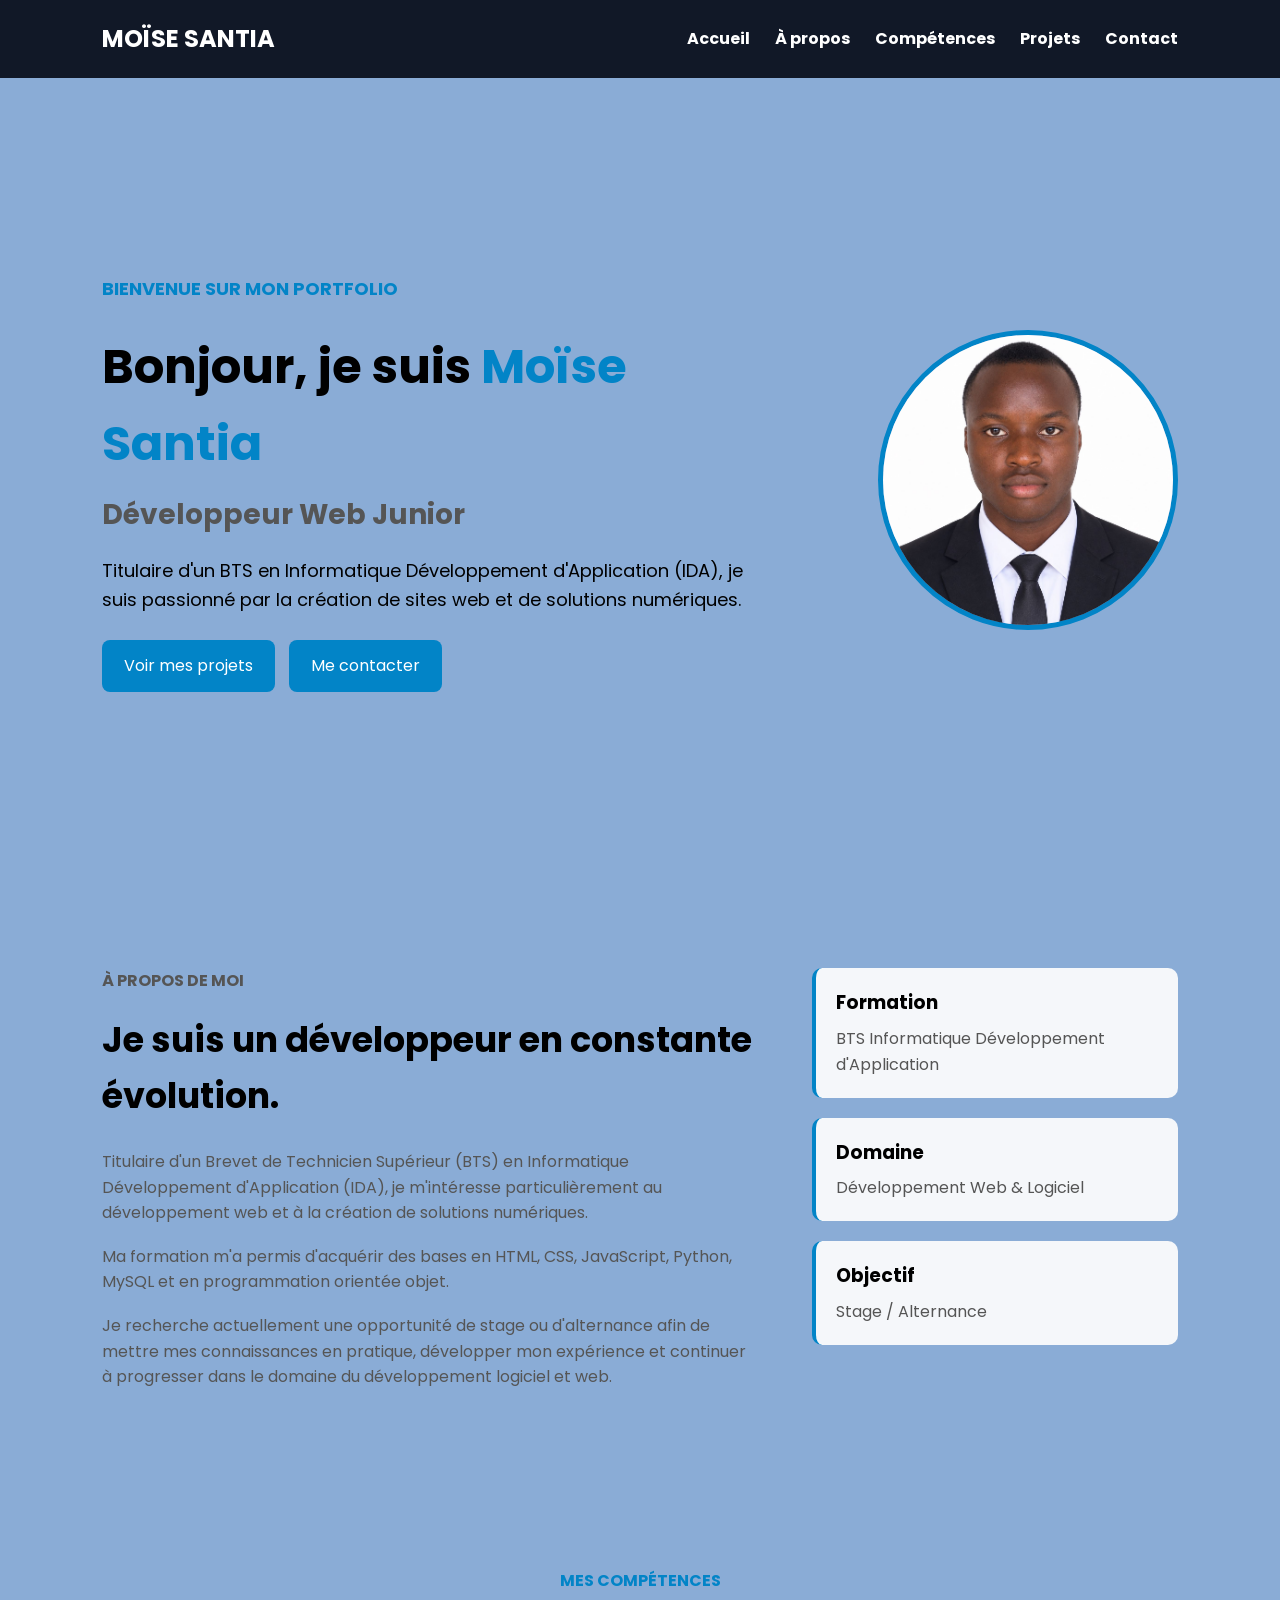
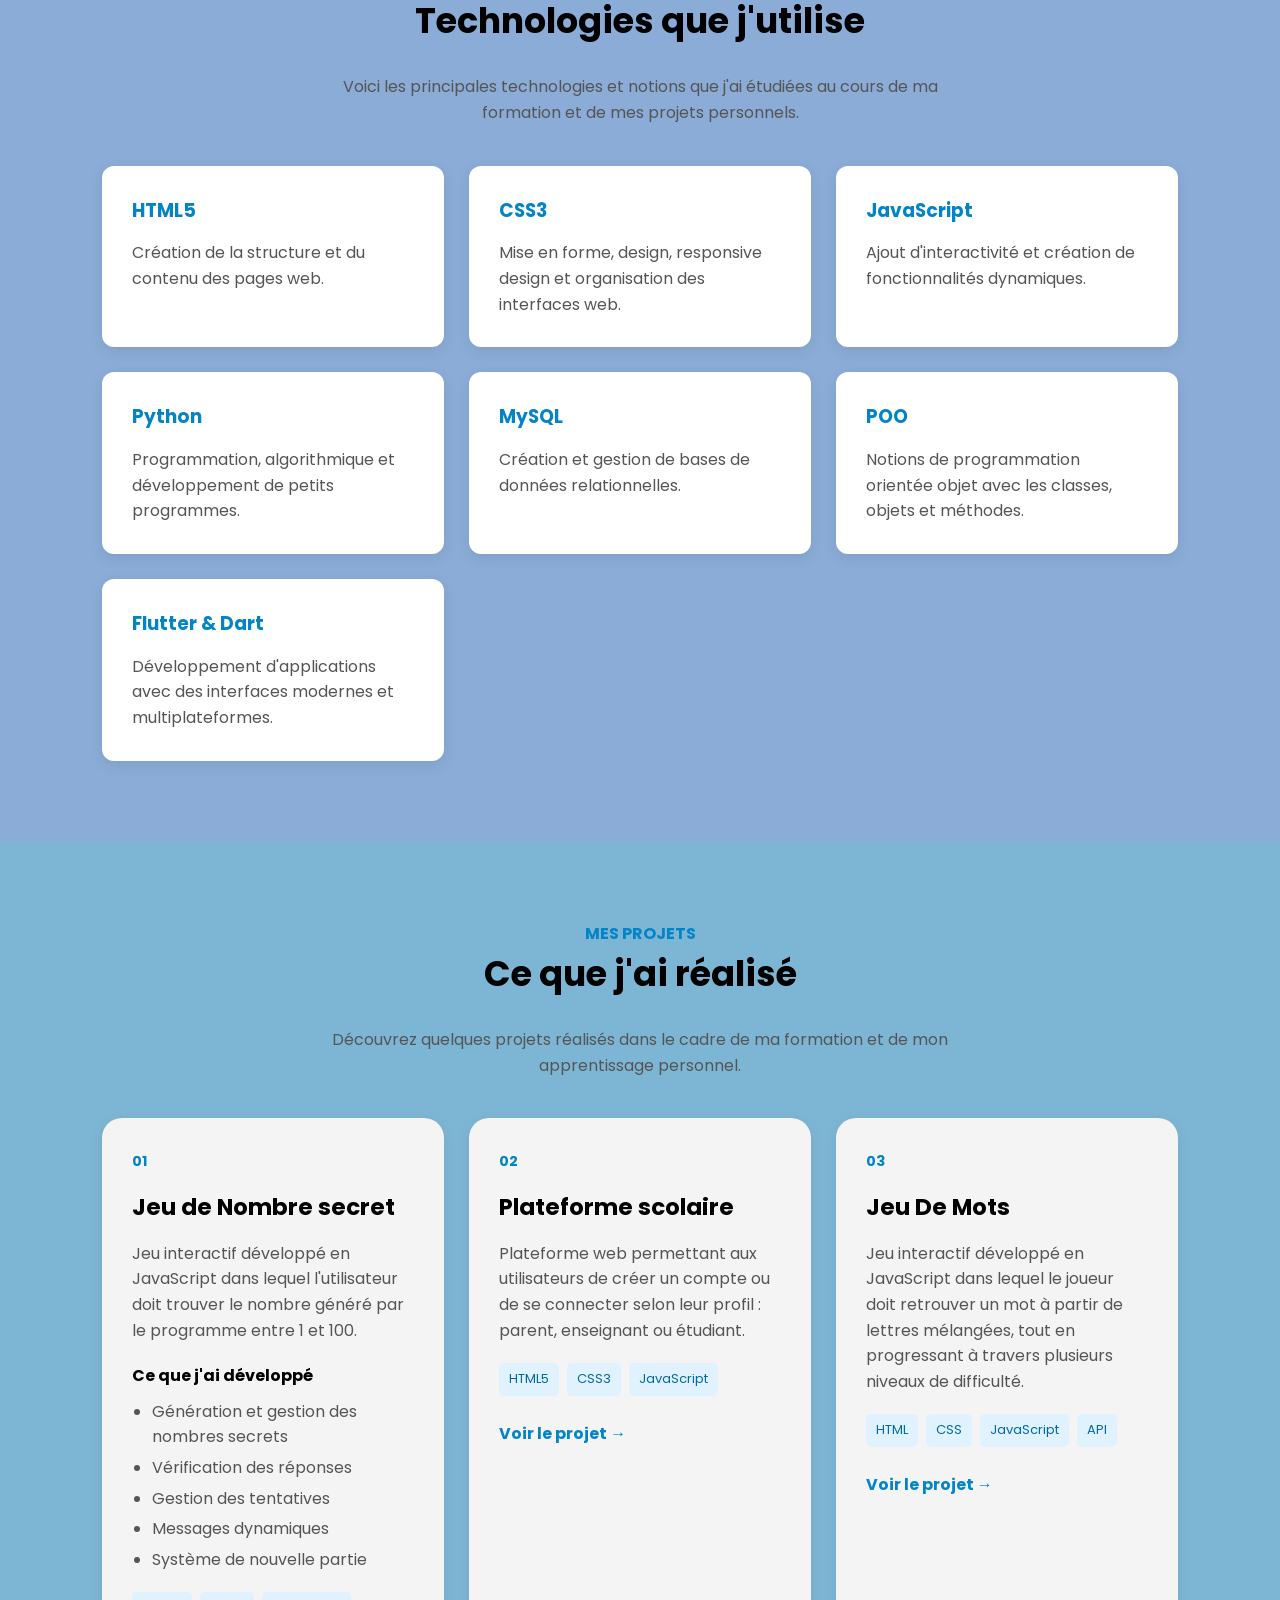
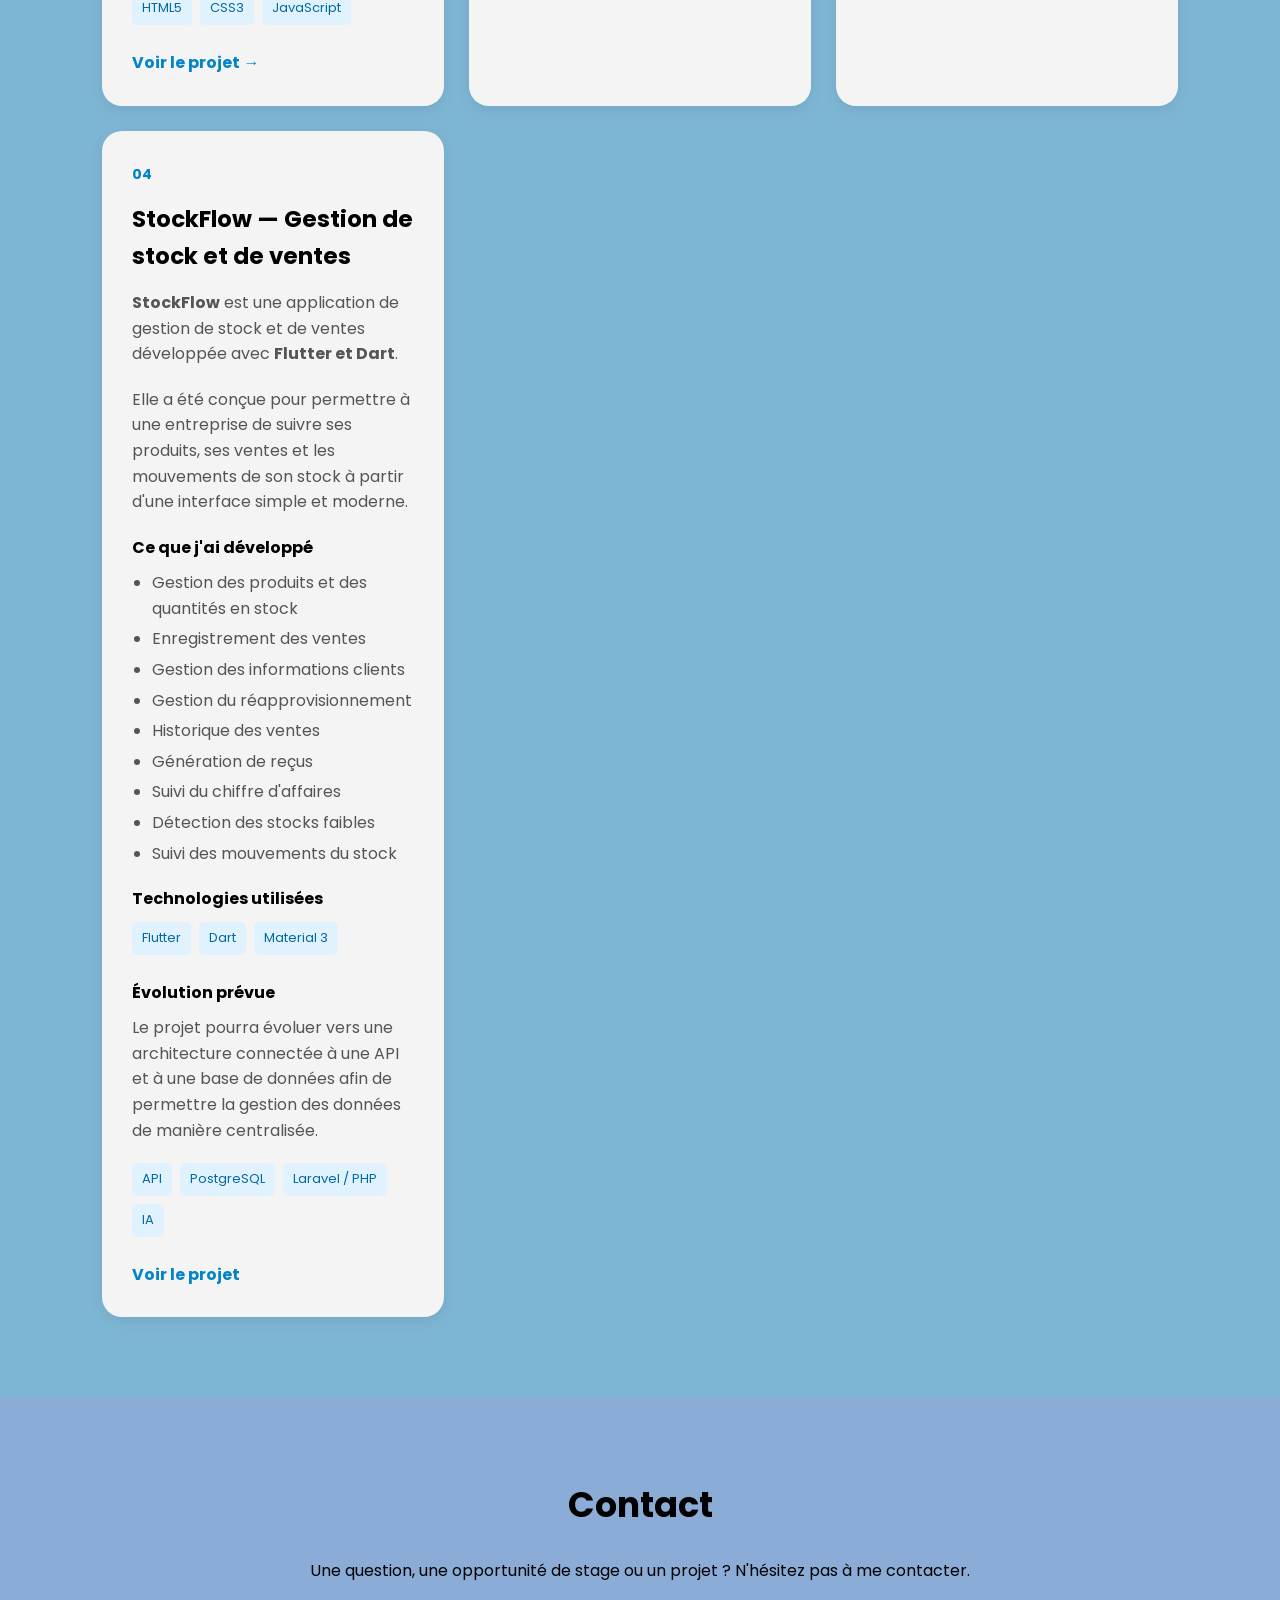
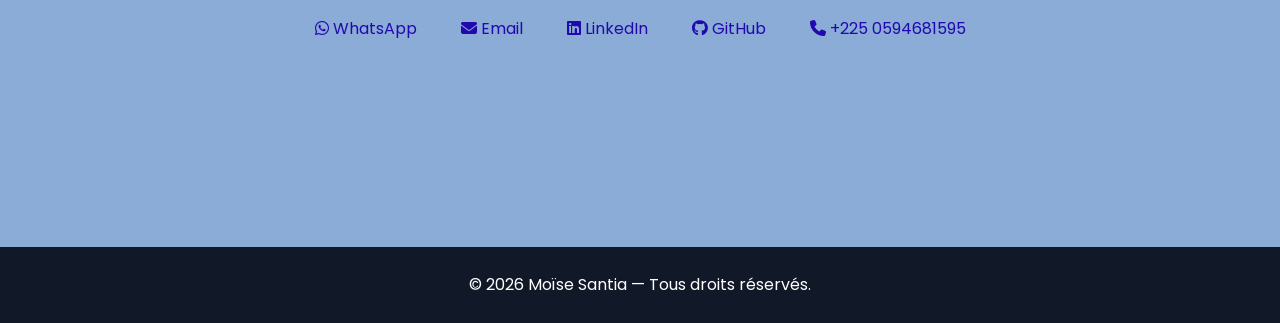
==== commit 0d9f266f: "Amélioration de la présentation des projets" ====
--- a/index.html
+++ b/index.html
@@ -10,6 +10,7 @@
 
     <link rel="stylesheet" href="style.css">
     <link rel="stylesheet" href="https://cdnjs.cloudflare.com/ajax/libs/font-awesome/6.5.2/css/all.min.css">
+    <link href="https://fonts.googleapis.com/css2?family=Poppins:wght@400;500;600;700&display=swap" rel="stylesheet">
 </head>
 
 <body>
@@ -408,7 +409,7 @@
                     </div>
 
 
-                   <a href="projet/StockFlow/index.html" target="_blank" >
+                   <a href="projet/StockFlow/index.html" class="projet-lien" >
                         Voir le projet
                     </a>
 
--- a/style.css
+++ b/style.css
@@ -15,9 +15,9 @@
 }
 
 body {
-    font-family: Arial, sans-serif;
+    font-family: 'Poppins', sans-serif;
     line-height: 1.6;
-    background-color: #c3cfda;
+    background-color: #8aacd6;
    
 }
 
@@ -90,7 +90,7 @@
 ========================= */
 
 #projets {
-     background-color: #ababb1; 
+     background-color: #7db6d4; 
     text-align:center;
 }
 
@@ -446,4 +446,6 @@
 }
 
 
-
+.style{
+    font-family: 'Poppins', sans-serif;
+}
